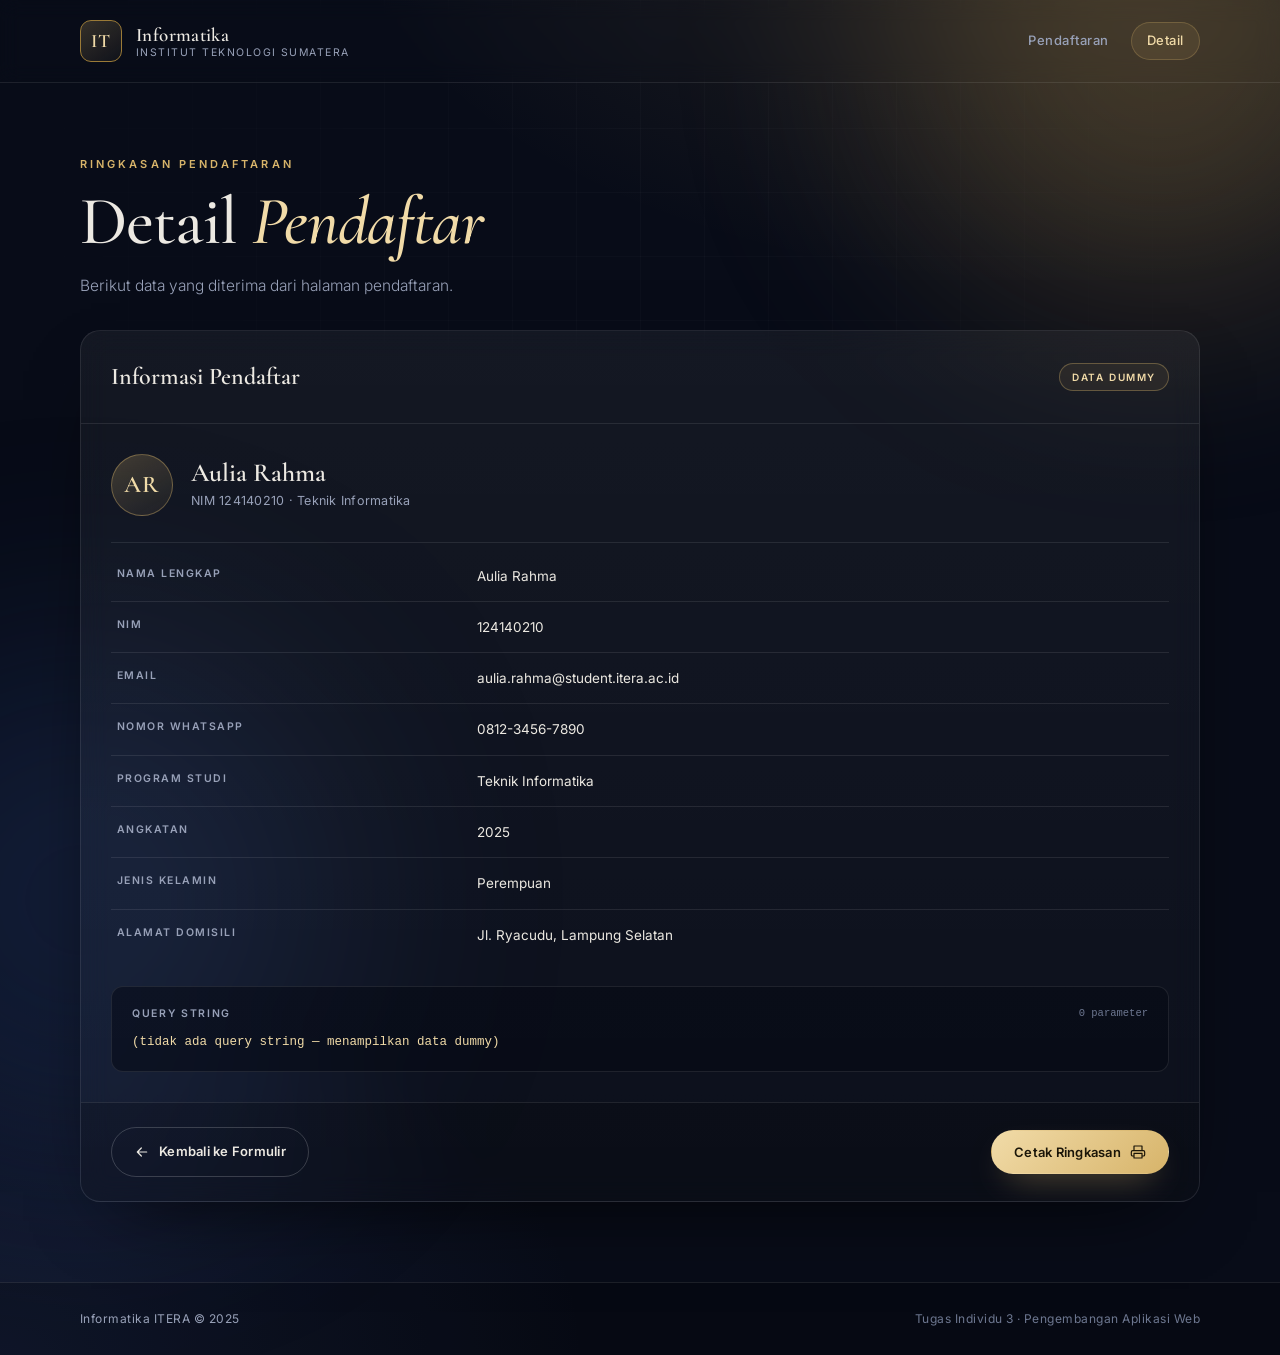
==== task_3/detail.html @ 6623d7a9 "feat: tambah Tugas 3 formulir pendaftaran dan halaman detail" ====
<!DOCTYPE html>
<html lang="id">
<head>
  <meta charset="UTF-8">
  <meta name="viewport" content="width=device-width, initial-scale=1.0">
  <meta name="description" content="Ringkasan data pendaftaran anggota baru Informatika ITERA.">
  <title>Detail Pendaftaran — Informatika ITERA</title>
  <link rel="preconnect" href="https://fonts.googleapis.com">
  <link rel="preconnect" href="https://fonts.gstatic.com" crossorigin>
  <link href="https://fonts.googleapis.com/css2?family=Cormorant+Garamond:ital,wght@0,500;0,600;1,500&family=Inter:wght@300;400;500;600&display=swap" rel="stylesheet">
  <link rel="stylesheet" href="assets/style.css">
</head>
<body>
  <div class="glow glow--one" aria-hidden="true"></div>
  <div class="glow glow--two" aria-hidden="true"></div>

  <header class="site-header">
    <div class="container header-inner">
      <a class="brand" href="index.html">
        <span class="brand__mark">IT</span>
        <span class="brand__text">
          <strong>Informatika</strong>
          <small>Institut Teknologi Sumatera</small>
        </span>
      </a>
      <nav class="nav" aria-label="Navigasi utama">
        <a class="nav__link" href="index.html">Pendaftaran</a>
        <a class="nav__link is-active" href="detail.html">Detail</a>
      </nav>
    </div>
  </header>

  <main class="container">
    <section class="hero hero--compact">
      <p class="eyebrow">Ringkasan Pendaftaran</p>
      <h1 class="display">Detail <em>Pendaftar</em></h1>
      <p class="lede" id="greeting">Berikut data yang diterima dari halaman pendaftaran.</p>
    </section>

    <section class="card result-card" aria-labelledby="result-title">
      <div class="card__head">
        <h2 id="result-title">Informasi Pendaftar</h2>
        <span class="badge badge--ok" id="source-badge">Data dummy</span>
      </div>

      <div class="result-body">
        <div class="avatar-row">
          <span class="avatar" id="avatar">AR</span>
          <div>
            <p class="avatar-row__name" id="nama-value">Aulia Rahma</p>
            <p class="avatar-row__meta" id="meta-value">NIM 124140210 &middot; Teknik Informatika</p>
          </div>
        </div>

        <div class="table-wrap">
          <table class="data-table">
            <caption class="sr-only">Tabel data pendaftar</caption>
            <tbody>
              <tr>
                <th scope="row">Nama Lengkap</th>
                <td id="t-nama">Aulia Rahma</td>
              </tr>
              <tr>
                <th scope="row">NIM</th>
                <td id="t-nim">124140210</td>
              </tr>
              <tr>
                <th scope="row">Email</th>
                <td id="t-email">aulia.rahma@student.itera.ac.id</td>
              </tr>
              <tr>
                <th scope="row">Nomor WhatsApp</th>
                <td id="t-telepon">0812-3456-7890</td>
              </tr>
              <tr>
                <th scope="row">Program Studi</th>
                <td id="t-prodi">Teknik Informatika</td>
              </tr>
              <tr>
                <th scope="row">Angkatan</th>
                <td id="t-angkatan">2025</td>
              </tr>
              <tr>
                <th scope="row">Jenis Kelamin</th>
                <td id="t-gender">Perempuan</td>
              </tr>
              <tr>
                <th scope="row">Alamat Domisili</th>
                <td id="t-alamat">Jl. Ryacudu, Lampung Selatan</td>
              </tr>
            </tbody>
          </table>
        </div>

        <div class="query-block">
          <div class="query-block__head">
            <h3>Query String</h3>
            <span class="mono" id="query-length">0 parameter</span>
          </div>
          <code class="query" id="query-value">?nama=...&amp;nim=...</code>
        </div>
      </div>

      <div class="result-actions">
        <a class="btn btn--ghost" href="index.html">
          <svg viewBox="0 0 24 24" aria-hidden="true"><path d="M19 12H5M11 6l-6 6 6 6"/></svg>
          Kembali ke Formulir
        </a>
        <button class="btn btn--primary" type="button" id="print-btn">
          Cetak Ringkasan
          <svg viewBox="0 0 24 24" aria-hidden="true"><path d="M6 9V3h12v6M6 18H4a2 2 0 0 1-2-2v-4a2 2 0 0 1 2-2h16a2 2 0 0 1 2 2v4a2 2 0 0 1-2 2h-2M6 14h12v7H6z"/></svg>
        </button>
      </div>
    </section>
  </main>

  <footer class="site-footer">
    <div class="container footer-inner">
      <p>Informatika ITERA &copy; 2025</p>
      <p class="footer-meta">Tugas Individu 3 &middot; Pengembangan Aplikasi Web</p>
    </div>
  </footer>

  <script>
    const dummy = {
      nama: "Aulia Rahma",
      nim: "124140210",
      email: "aulia.rahma@student.itera.ac.id",
      telepon: "0812-3456-7890",
      prodi: "Teknik Informatika",
      angkatan: "2025",
      gender: "Perempuan",
      alamat: "Jl. Ryacudu, Lampung Selatan"
    };

    const params = new URLSearchParams(window.location.search);
    const read = (key) => (params.get(key) || "").trim();
    const hasQuery = Array.from(params.keys()).length > 0;
    const value = (key) => read(key) || dummy[key];

    const data = {};
    Object.keys(dummy).forEach((key) => {
      data[key] = value(key);
      const cell = document.getElementById("t-" + key);
      if (cell) cell.textContent = data[key];
    });

    const initials = data.nama
      .split(/\s+/)
      .filter(Boolean)
      .slice(0, 2)
      .map((word) => word[0].toUpperCase())
      .join("");

    document.getElementById("nama-value").textContent = data.nama;
    document.getElementById("meta-value").textContent =
      "NIM " + data.nim + " \u00b7 " + data.prodi;
    document.getElementById("avatar").textContent = initials || "AR";

    const badge = document.getElementById("source-badge");
    if (hasQuery) {
      badge.textContent = "Dari query string";
      document.getElementById("greeting").textContent =
        "Terima kasih, " + data.nama + ". Berikut ringkasan data pendaftaran Anda.";
    } else {
      badge.textContent = "Data dummy";
    }

    document.getElementById("query-value").textContent = hasQuery
      ? window.location.search
      : "(tidak ada query string \u2014 menampilkan data dummy)";

    const count = Array.from(params.keys()).length;
    document.getElementById("query-length").textContent =
      count + " parameter";

    document.getElementById("print-btn").addEventListener("click", () => {
      window.print();
    });
  </script>
</body>
</html>
---- task_3/assets/style.css ----
:root {
  --ink: #080c18;
  --ink-soft: #0e1425;
  --surface: rgba(255, 255, 255, 0.035);
  --surface-strong: rgba(255, 255, 255, 0.06);
  --border: rgba(255, 255, 255, 0.09);
  --border-strong: rgba(255, 255, 255, 0.18);
  --text: #ece9e2;
  --muted: #98a1b8;
  --gold: #d7b46a;
  --gold-soft: #f1dba8;
  --gold-deep: #9a7a37;
  --danger: #e07a6a;
  --radius: 20px;
  --radius-sm: 12px;
  --shadow: 0 30px 80px -40px rgba(0, 0, 0, 0.9);
  --font-display: "Cormorant Garamond", Georgia, serif;
  --font-body: "Inter", "Segoe UI", system-ui, sans-serif;
}

*,
*::before,
*::after {
  box-sizing: border-box;
}

html {
  scroll-behavior: smooth;
}

body {
  margin: 0;
  min-height: 100vh;
  background:
    radial-gradient(1200px 700px at 82% -10%, rgba(215, 180, 106, 0.14), transparent 60%),
    radial-gradient(900px 600px at 0% 100%, rgba(72, 96, 168, 0.18), transparent 65%),
    var(--ink);
  color: var(--text);
  font-family: var(--font-body);
  font-size: 15px;
  line-height: 1.65;
  -webkit-font-smoothing: antialiased;
  overflow-x: hidden;
}

body::before {
  content: "";
  position: fixed;
  inset: 0;
  background-image:
    linear-gradient(rgba(255, 255, 255, 0.022) 1px, transparent 1px),
    linear-gradient(90deg, rgba(255, 255, 255, 0.022) 1px, transparent 1px);
  background-size: 64px 64px;
  mask-image: radial-gradient(circle at 50% 20%, black, transparent 75%);
  pointer-events: none;
  z-index: 0;
}

.glow {
  position: fixed;
  width: 520px;
  height: 520px;
  border-radius: 50%;
  filter: blur(120px);
  opacity: 0.28;
  pointer-events: none;
  z-index: 0;
}

.glow--one {
  top: -220px;
  right: -140px;
  background: #b8924a;
}

.glow--two {
  bottom: -260px;
  left: -180px;
  background: #2f4a86;
}

.container {
  position: relative;
  z-index: 1;
  width: min(1120px, calc(100% - 48px));
  margin-inline: auto;
}

/* ---------- Header ---------- */

.site-header {
  position: relative;
  z-index: 2;
  border-bottom: 1px solid var(--border);
  backdrop-filter: blur(10px);
}

.header-inner {
  display: flex;
  align-items: center;
  justify-content: space-between;
  gap: 24px;
  padding: 20px 0;
}

.brand {
  display: inline-flex;
  align-items: center;
  gap: 14px;
  color: inherit;
  text-decoration: none;
}

.brand__mark {
  display: grid;
  place-items: center;
  width: 42px;
  height: 42px;
  border: 1px solid var(--gold-deep);
  border-radius: 11px;
  background: linear-gradient(145deg, rgba(215, 180, 106, 0.22), rgba(215, 180, 106, 0.04));
  color: var(--gold-soft);
  font-family: var(--font-display);
  font-size: 19px;
  font-weight: 600;
  letter-spacing: 0.04em;
}

.brand__text {
  display: flex;
  flex-direction: column;
  line-height: 1.25;
}

.brand__text strong {
  font-family: var(--font-display);
  font-size: 19px;
  font-weight: 600;
  letter-spacing: 0.02em;
}

.brand__text small {
  color: var(--muted);
  font-size: 10.5px;
  letter-spacing: 0.14em;
  text-transform: uppercase;
}

.nav {
  display: flex;
  gap: 6px;
}

.nav__link {
  position: relative;
  padding: 8px 16px;
  border-radius: 999px;
  color: var(--muted);
  font-size: 13px;
  font-weight: 500;
  letter-spacing: 0.04em;
  text-decoration: none;
  transition: color 0.2s ease, background 0.2s ease;
}

.nav__link:hover {
  color: var(--text);
  background: var(--surface);
}

.nav__link.is-active {
  color: var(--gold-soft);
  background: rgba(215, 180, 106, 0.1);
  box-shadow: inset 0 0 0 1px rgba(215, 180, 106, 0.25);
}

/* ---------- Hero ---------- */

.hero {
  padding: 72px 0 44px;
  max-width: 720px;
}

.hero--compact {
  padding-bottom: 32px;
}

.eyebrow {
  margin: 0 0 14px;
  color: var(--gold);
  font-size: 11px;
  font-weight: 600;
  letter-spacing: 0.28em;
  text-transform: uppercase;
}

.display {
  margin: 0 0 16px;
  font-family: var(--font-display);
  font-size: clamp(42px, 6vw, 68px);
  font-weight: 500;
  line-height: 1.02;
  letter-spacing: -0.015em;
}

.display em {
  color: var(--gold-soft);
  font-style: italic;
  font-weight: 500;
}

.lede {
  margin: 0;
  max-width: 56ch;
  color: var(--muted);
  font-size: 15.5px;
  font-weight: 300;
}

.mono {
  font-family: "SFMono-Regular", Consolas, "Liberation Mono", monospace;
  font-size: 0.9em;
  color: var(--gold-soft);
}

/* ---------- Layout ---------- */

.layout {
  display: grid;
  grid-template-columns: 0.82fr 1.18fr;
  gap: 32px;
  align-items: start;
  padding-bottom: 80px;
}

/* ---------- Info panel ---------- */

.info-panel {
  position: sticky;
  top: 28px;
  padding: 30px;
  border: 1px solid var(--border);
  border-radius: var(--radius);
  background: linear-gradient(180deg, var(--surface), transparent 70%);
}

.info-panel__title {
  margin: 0 0 26px;
  font-family: var(--font-display);
  font-size: 24px;
  font-weight: 600;
  letter-spacing: 0.01em;
}

.steps {
  display: grid;
  gap: 26px;
  margin: 0;
  padding: 0;
  list-style: none;
}

.step {
  display: grid;
  grid-template-columns: auto 1fr;
  gap: 16px;
}

.step__num {
  display: grid;
  place-items: center;
  width: 38px;
  height: 38px;
  border: 1px solid var(--border-strong);
  border-radius: 10px;
  color: var(--gold);
  font-size: 11px;
  font-weight: 600;
  letter-spacing: 0.08em;
}

.step h3 {
  margin: 6px 0 4px;
  font-size: 14px;
  font-weight: 600;
  letter-spacing: 0.01em;
}

.step p {
  margin: 0;
  color: var(--muted);
  font-size: 13px;
  font-weight: 300;
}

.note {
  display: flex;
  gap: 12px;
  margin-top: 30px;
  padding: 16px 18px;
  border: 1px solid rgba(215, 180, 106, 0.22);
  border-radius: var(--radius-sm);
  background: rgba(215, 180, 106, 0.06);
}

.note__dot {
  flex: 0 0 auto;
  width: 7px;
  height: 7px;
  margin-top: 7px;
  border-radius: 50%;
  background: var(--gold);
  box-shadow: 0 0 0 4px rgba(215, 180, 106, 0.14);
}

.note p {
  margin: 0;
  color: var(--muted);
  font-size: 12.5px;
  line-height: 1.6;
}

.note strong {
  color: var(--text);
  font-weight: 600;
}

/* ---------- Card ---------- */

.card {
  border: 1px solid var(--border);
  border-radius: var(--radius);
  background:
    linear-gradient(180deg, rgba(255, 255, 255, 0.05), rgba(255, 255, 255, 0.018));
  box-shadow: var(--shadow);
  backdrop-filter: blur(14px);
  overflow: hidden;
  animation: rise 0.6s cubic-bezier(0.2, 0.7, 0.2, 1) both;
}

.card__head {
  display: flex;
  align-items: center;
  justify-content: space-between;
  gap: 16px;
  padding: 26px 30px;
  border-bottom: 1px solid var(--border);
}

.card__head h2 {
  margin: 0;
  font-family: var(--font-display);
  font-size: 24px;
  font-weight: 600;
}

.badge {
  padding: 5px 12px;
  border: 1px solid var(--border-strong);
  border-radius: 999px;
  color: var(--muted);
  font-size: 10px;
  font-weight: 600;
  letter-spacing: 0.16em;
  text-transform: uppercase;
  white-space: nowrap;
}

.badge--ok {
  border-color: rgba(215, 180, 106, 0.35);
  color: var(--gold-soft);
  background: rgba(215, 180, 106, 0.08);
}

/* ---------- Form ---------- */

.form {
  padding: 28px 30px 30px;
}

.form-grid {
  display: grid;
  grid-template-columns: 1fr 1fr;
  gap: 20px 18px;
}

.field {
  display: flex;
  flex-direction: column;
  gap: 8px;
  min-width: 0;
}

.field--full {
  grid-column: 1 / -1;
}

fieldset.field {
  margin: 0;
  padding: 0;
  border: 0;
}

.field > label:not(.check),
.field > legend {
  color: var(--muted);
  font-size: 10.5px;
  font-weight: 600;
  letter-spacing: 0.16em;
  text-transform: uppercase;
}

.field legend {
  padding: 0;
  margin-bottom: 8px;
}

.field input,
.field select,
.field textarea {
  width: 100%;
  padding: 12px 14px;
  border: 1px solid var(--border);
  border-radius: var(--radius-sm);
  background: rgba(6, 10, 20, 0.55);
  color: var(--text);
  font-family: inherit;
  font-size: 14px;
  line-height: 1.5;
  transition: border-color 0.18s ease, box-shadow 0.18s ease, background 0.18s ease;
}

.field textarea {
  resize: vertical;
  min-height: 90px;
}

.field input::placeholder,
.field textarea::placeholder {
  color: #566078;
}

.field input:hover,
.field select:hover,
.field textarea:hover {
  border-color: var(--border-strong);
}

.field input:focus,
.field select:focus,
.field textarea:focus {
  outline: none;
  border-color: var(--gold);
  background: rgba(6, 10, 20, 0.8);
  box-shadow: 0 0 0 3px rgba(215, 180, 106, 0.16);
}

.field select {
  appearance: none;
  background-image: url("data:image/svg+xml;charset=utf-8,%3Csvg xmlns='http://www.w3.org/2000/svg' width='12' height='8' viewBox='0 0 12 8'%3E%3Cpath fill='none' stroke='%2398a1b8' stroke-width='1.4' d='M1 1.5 6 6.5l5-5'/%3E%3C/svg%3E");
  background-repeat: no-repeat;
  background-position: right 14px center;
  padding-right: 38px;
}

.field select option {
  background: var(--ink-soft);
  color: var(--text);
}

/* radio segmented */

.segmented {
  display: grid;
  grid-template-columns: 1fr 1fr;
  gap: 10px;
}

.segmented__item {
  position: relative;
  display: flex;
  align-items: center;
  justify-content: center;
  padding: 12px 14px;
  border: 1px solid var(--border);
  border-radius: var(--radius-sm);
  background: rgba(6, 10, 20, 0.45);
  color: var(--muted);
  font-size: 13.5px;
  font-weight: 400;
  letter-spacing: normal;
  text-transform: none;
  cursor: pointer;
  transition: border-color 0.18s ease, color 0.18s ease, background 0.18s ease;
}

.segmented__item input {
  position: absolute;
  width: 1px;
  height: 1px;
  opacity: 0;
  pointer-events: none;
}

.segmented__item:hover {
  border-color: var(--border-strong);
  color: var(--text);
}

.segmented__item:has(input:checked) {
  border-color: var(--gold);
  color: var(--gold-soft);
  background: rgba(215, 180, 106, 0.1);
}

.segmented__item:has(input:focus-visible) {
  box-shadow: 0 0 0 3px rgba(215, 180, 106, 0.18);
}

/* checkbox */

.check {
  display: flex;
  align-items: flex-start;
  gap: 11px;
  color: var(--muted);
  font-size: 12.5px;
  font-weight: 300;
  letter-spacing: normal;
  line-height: 1.55;
  text-transform: none;
  cursor: pointer;
}

.check input {
  flex: 0 0 auto;
  width: 17px;
  height: 17px;
  margin-top: 1px;
  accent-color: var(--gold);
  cursor: pointer;
}

/* actions */

.form-actions {
  display: flex;
  align-items: center;
  justify-content: space-between;
  gap: 20px;
  margin-top: 28px;
  padding-top: 24px;
  border-top: 1px solid var(--border);
}

.form-hint {
  margin: 0;
  max-width: 34ch;
  color: #6d7790;
  font-size: 11.5px;
  line-height: 1.55;
}

.btn {
  display: inline-flex;
  align-items: center;
  gap: 9px;
  padding: 13px 22px;
  border: 1px solid transparent;
  border-radius: 999px;
  font-family: inherit;
  font-size: 13px;
  font-weight: 600;
  letter-spacing: 0.02em;
  text-decoration: none;
  cursor: pointer;
  transition: transform 0.18s ease, box-shadow 0.18s ease, background 0.18s ease, border-color 0.18s ease;
}

.btn svg {
  width: 16px;
  height: 16px;
  fill: none;
  stroke: currentColor;
  stroke-width: 1.8;
  stroke-linecap: round;
  stroke-linejoin: round;
}

.btn--primary {
  background: linear-gradient(135deg, var(--gold-soft), var(--gold));
  color: #1a1508;
  box-shadow: 0 14px 34px -16px rgba(215, 180, 106, 0.75);
}

.btn--primary:hover {
  transform: translateY(-1px);
  box-shadow: 0 18px 40px -14px rgba(215, 180, 106, 0.85);
}

.btn--ghost {
  border-color: var(--border-strong);
  background: transparent;
  color: var(--text);
}

.btn--ghost:hover {
  border-color: var(--gold);
  color: var(--gold-soft);
  background: rgba(215, 180, 106, 0.06);
}

/* ---------- Detail / result ---------- */

.result-card {
  margin-bottom: 80px;
}

.result-body {
  padding: 30px;
}

.avatar-row {
  display: flex;
  align-items: center;
  gap: 18px;
  padding-bottom: 26px;
  border-bottom: 1px solid var(--border);
}

.avatar {
  display: grid;
  place-items: center;
  width: 62px;
  height: 62px;
  border: 1px solid rgba(215, 180, 106, 0.4);
  border-radius: 50%;
  background: linear-gradient(150deg, rgba(215, 180, 106, 0.24), rgba(215, 180, 106, 0.05));
  color: var(--gold-soft);
  font-family: var(--font-display);
  font-size: 24px;
  font-weight: 600;
  letter-spacing: 0.03em;
}

.avatar-row__name {
  margin: 0 0 3px;
  font-family: var(--font-display);
  font-size: 26px;
  font-weight: 600;
  line-height: 1.2;
}

.avatar-row__meta {
  margin: 0;
  color: var(--muted);
  font-size: 12.5px;
  letter-spacing: 0.02em;
}

.table-wrap {
  margin-top: 8px;
  overflow-x: auto;
}

.data-table {
  width: 100%;
  border-collapse: collapse;
  font-size: 13.5px;
}

.data-table th,
.data-table td {
  padding: 14px 6px;
  border-bottom: 1px solid var(--border);
  text-align: left;
  vertical-align: top;
}

.data-table th {
  width: 34%;
  color: var(--muted);
  font-size: 10.5px;
  font-weight: 600;
  letter-spacing: 0.14em;
  text-transform: uppercase;
}

.data-table td {
  color: var(--text);
  font-weight: 400;
  word-break: break-word;
}

.data-table tbody tr:last-child th,
.data-table tbody tr:last-child td {
  border-bottom: none;
}

.data-table tbody tr {
  transition: background 0.18s ease;
}

.data-table tbody tr:hover {
  background: rgba(255, 255, 255, 0.022);
}

.query-block {
  margin-top: 26px;
  padding: 18px 20px;
  border: 1px solid var(--border);
  border-radius: var(--radius-sm);
  background: rgba(6, 10, 20, 0.55);
}

.query-block__head {
  display: flex;
  align-items: center;
  justify-content: space-between;
  gap: 16px;
  margin-bottom: 10px;
}

.query-block__head h3 {
  margin: 0;
  color: var(--muted);
  font-size: 10.5px;
  font-weight: 600;
  letter-spacing: 0.16em;
  text-transform: uppercase;
}

.query-block__head .mono {
  color: #6d7790;
  font-size: 10.5px;
}

.query {
  display: block;
  color: var(--gold-soft);
  font-family: "SFMono-Regular", Consolas, "Liberation Mono", monospace;
  font-size: 12.5px;
  line-height: 1.7;
  word-break: break-all;
  white-space: pre-wrap;
}

.result-actions {
  display: flex;
  align-items: center;
  justify-content: space-between;
  gap: 16px;
  padding: 24px 30px;
  border-top: 1px solid var(--border);
  background: rgba(0, 0, 0, 0.16);
}

/* ---------- Footer ---------- */

.site-footer {
  position: relative;
  z-index: 1;
  border-top: 1px solid var(--border);
  background: rgba(0, 0, 0, 0.2);
}

.footer-inner {
  display: flex;
  align-items: center;
  justify-content: space-between;
  gap: 20px;
  flex-wrap: wrap;
  padding: 26px 0;
}

.footer-inner p {
  margin: 0;
  color: var(--muted);
  font-size: 12px;
  letter-spacing: 0.04em;
}

.footer-meta {
  color: #6d7790 !important;
}

/* ---------- Utilities ---------- */

.sr-only {
  position: absolute;
  width: 1px;
  height: 1px;
  padding: 0;
  margin: -1px;
  overflow: hidden;
  clip: rect(0, 0, 0, 0);
  white-space: nowrap;
  border: 0;
}

@keyframes rise {
  from {
    opacity: 0;
    transform: translateY(18px);
  }
  to {
    opacity: 1;
    transform: translateY(0);
  }
}

/* ---------- Responsive ---------- */

@media (max-width: 900px) {
  .layout {
    grid-template-columns: 1fr;
  }

  .info-panel {
    position: static;
  }
}

@media (max-width: 620px) {
  .container {
    width: min(1120px, calc(100% - 32px));
  }

  .hero {
    padding-top: 48px;
  }

  .form-grid,
  .segmented {
    grid-template-columns: 1fr;
  }

  .card__head,
  .form,
  .result-body {
    padding-inline: 20px;
  }

  .form-actions,
  .result-actions,
  .footer-inner {
    flex-direction: column;
    align-items: stretch;
  }

  .btn {
    justify-content: center;
  }

  .data-table th {
    width: 42%;
  }
}

@media (prefers-reduced-motion: reduce) {
  *,
  *::before,
  *::after {
    animation-duration: 0.01ms !important;
    animation-iteration-count: 1 !important;
    transition-duration: 0.01ms !important;
    scroll-behavior: auto !important;
  }
}

/* ---------- Print ---------- */

@media print {
  body {
    background: #ffffff;
    color: #111111;
  }

  body::before,
  .glow,
  .site-header,
  .hero .eyebrow,
  .result-actions,
  .site-footer {
    display: none;
  }

  .card {
    border: 1px solid #cccccc;
    box-shadow: none;
    background: #ffffff;
  }

  .card__head,
  .result-body {
    padding: 16px 0;
  }

  .card__head h2,
  .display,
  .avatar-row__name {
    color: #111111;
  }

  .display {
    font-size: 32px;
    margin-bottom: 20px;
  }

  .avatar-row__meta,
  .data-table th,
  .query-block__head h3,
  .query-block__head .mono {
    color: #555555;
  }

  .data-table td {
    color: #111111;
  }

  .data-table th,
  .data-table td {
    border-bottom: 1px solid #dddddd;
  }

  .badge {
    border-color: #999999;
    color: #333333;
    background: none;
  }

  .query-block {
    background: #f6f6f6;
    border-color: #dddddd;
  }

  .query {
    color: #333333;
  }
}
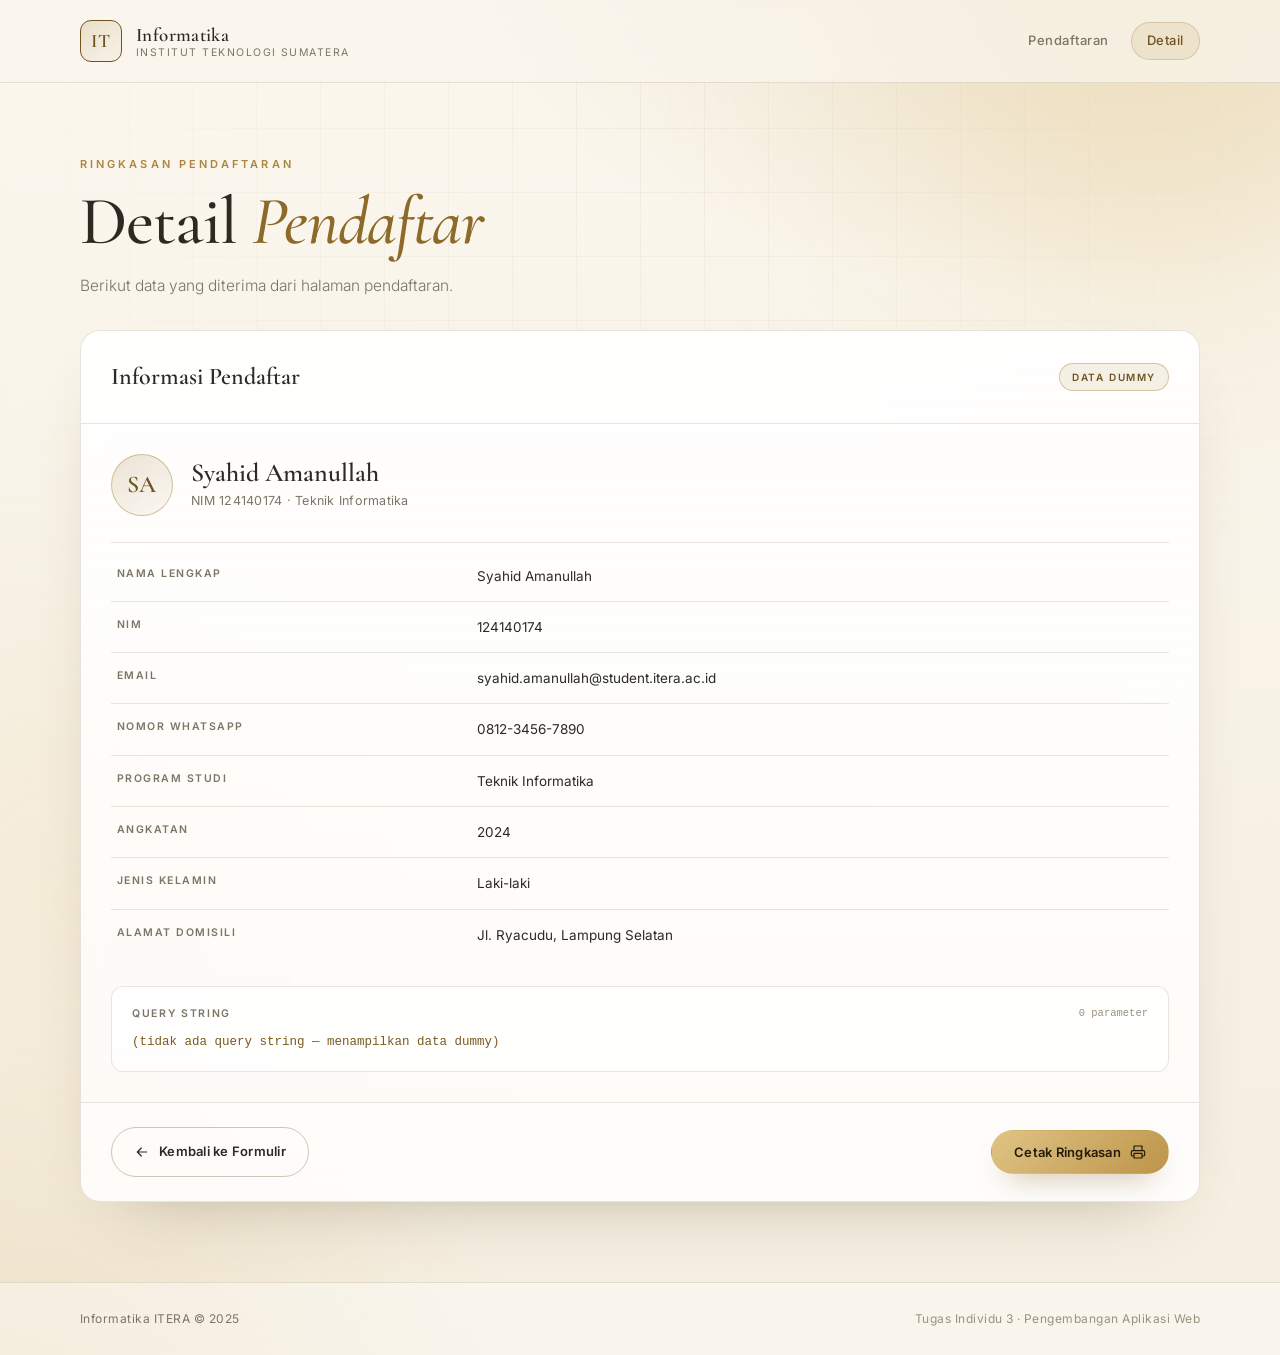
==== commit af92bcee: "style: ubah tema ke cream modern dan data dummy Syahid Amanullah" ====
--- a/task_3/detail.html
+++ b/task_3/detail.html
@@ -45,10 +45,10 @@
 
       <div class="result-body">
         <div class="avatar-row">
-          <span class="avatar" id="avatar">AR</span>
+          <span class="avatar" id="avatar">SA</span>
           <div>
-            <p class="avatar-row__name" id="nama-value">Aulia Rahma</p>
-            <p class="avatar-row__meta" id="meta-value">NIM 124140210 &middot; Teknik Informatika</p>
+            <p class="avatar-row__name" id="nama-value">Syahid Amanullah</p>
+            <p class="avatar-row__meta" id="meta-value">NIM 124140174 &middot; Teknik Informatika</p>
           </div>
         </div>
 
@@ -58,15 +58,15 @@
             <tbody>
               <tr>
                 <th scope="row">Nama Lengkap</th>
-                <td id="t-nama">Aulia Rahma</td>
+                <td id="t-nama">Syahid Amanullah</td>
               </tr>
               <tr>
                 <th scope="row">NIM</th>
-                <td id="t-nim">124140210</td>
+                <td id="t-nim">124140174</td>
               </tr>
               <tr>
                 <th scope="row">Email</th>
-                <td id="t-email">aulia.rahma@student.itera.ac.id</td>
+                <td id="t-email">syahid.amanullah@student.itera.ac.id</td>
               </tr>
               <tr>
                 <th scope="row">Nomor WhatsApp</th>
@@ -78,11 +78,11 @@
               </tr>
               <tr>
                 <th scope="row">Angkatan</th>
-                <td id="t-angkatan">2025</td>
+                <td id="t-angkatan">2024</td>
               </tr>
               <tr>
                 <th scope="row">Jenis Kelamin</th>
-                <td id="t-gender">Perempuan</td>
+                <td id="t-gender">Laki-laki</td>
               </tr>
               <tr>
                 <th scope="row">Alamat Domisili</th>
@@ -123,13 +123,13 @@
 
   <script>
     const dummy = {
-      nama: "Aulia Rahma",
-      nim: "124140210",
-      email: "aulia.rahma@student.itera.ac.id",
+      nama: "Syahid Amanullah",
+      nim: "124140174",
+      email: "syahid.amanullah@student.itera.ac.id",
       telepon: "0812-3456-7890",
       prodi: "Teknik Informatika",
-      angkatan: "2025",
-      gender: "Perempuan",
+      angkatan: "2024",
+      gender: "Laki-laki",
       alamat: "Jl. Ryacudu, Lampung Selatan"
     };
 
@@ -155,7 +155,7 @@
     document.getElementById("nama-value").textContent = data.nama;
     document.getElementById("meta-value").textContent =
       "NIM " + data.nim + " \u00b7 " + data.prodi;
-    document.getElementById("avatar").textContent = initials || "AR";
+    document.getElementById("avatar").textContent = initials || "SA";
 
     const badge = document.getElementById("source-badge");
     if (hasQuery) {
--- a/task_3/assets/style.css
+++ b/task_3/assets/style.css
@@ -1,19 +1,18 @@
 :root {
-  --ink: #080c18;
-  --ink-soft: #0e1425;
-  --surface: rgba(255, 255, 255, 0.035);
-  --surface-strong: rgba(255, 255, 255, 0.06);
-  --border: rgba(255, 255, 255, 0.09);
-  --border-strong: rgba(255, 255, 255, 0.18);
-  --text: #ece9e2;
-  --muted: #98a1b8;
-  --gold: #d7b46a;
-  --gold-soft: #f1dba8;
-  --gold-deep: #9a7a37;
-  --danger: #e07a6a;
+  --ink: #f8f3e9;
+  --ink-soft: #fffdf8;
+  --surface: rgba(255, 255, 255, 0.66);
+  --surface-strong: rgba(255, 255, 255, 0.9);
+  --border: rgba(93, 72, 35, 0.14);
+  --border-strong: rgba(93, 72, 35, 0.3);
+  --text: #2c2a23;
+  --muted: #7c7566;
+  --gold: #ab8642;
+  --gold-soft: #8d6a2a;
+  --gold-deep: #6f5321;
   --radius: 20px;
   --radius-sm: 12px;
-  --shadow: 0 30px 80px -40px rgba(0, 0, 0, 0.9);
+  --shadow: 0 30px 70px -45px rgba(83, 62, 28, 0.45);
   --font-display: "Cormorant Garamond", Georgia, serif;
   --font-body: "Inter", "Segoe UI", system-ui, sans-serif;
 }
@@ -32,9 +31,9 @@
   margin: 0;
   min-height: 100vh;
   background:
-    radial-gradient(1200px 700px at 82% -10%, rgba(215, 180, 106, 0.14), transparent 60%),
-    radial-gradient(900px 600px at 0% 100%, rgba(72, 96, 168, 0.18), transparent 65%),
-    var(--ink);
+    radial-gradient(1100px 700px at 85% -10%, rgba(201, 166, 104, 0.3), transparent 62%),
+    radial-gradient(900px 600px at -5% 105%, rgba(224, 200, 152, 0.4), transparent 68%),
+    linear-gradient(180deg, #fbf7ee, #f5eee0);
   color: var(--text);
   font-family: var(--font-body);
   font-size: 15px;
@@ -48,8 +47,8 @@
   position: fixed;
   inset: 0;
   background-image:
-    linear-gradient(rgba(255, 255, 255, 0.022) 1px, transparent 1px),
-    linear-gradient(90deg, rgba(255, 255, 255, 0.022) 1px, transparent 1px);
+    linear-gradient(rgba(120, 95, 45, 0.06) 1px, transparent 1px),
+    linear-gradient(90deg, rgba(120, 95, 45, 0.06) 1px, transparent 1px);
   background-size: 64px 64px;
   mask-image: radial-gradient(circle at 50% 20%, black, transparent 75%);
   pointer-events: none;
@@ -62,7 +61,7 @@
   height: 520px;
   border-radius: 50%;
   filter: blur(120px);
-  opacity: 0.28;
+  opacity: 0.45;
   pointer-events: none;
   z-index: 0;
 }
@@ -70,13 +69,13 @@
 .glow--one {
   top: -220px;
   right: -140px;
-  background: #b8924a;
+  background: #e8d3a4;
 }
 
 .glow--two {
   bottom: -260px;
   left: -180px;
-  background: #2f4a86;
+  background: #f2e5c9;
 }
 
 .container {
@@ -92,7 +91,8 @@
   position: relative;
   z-index: 2;
   border-bottom: 1px solid var(--border);
-  backdrop-filter: blur(10px);
+  background: rgba(250, 246, 237, 0.72);
+  backdrop-filter: blur(12px);
 }
 
 .header-inner {
@@ -118,8 +118,8 @@
   height: 42px;
   border: 1px solid var(--gold-deep);
   border-radius: 11px;
-  background: linear-gradient(145deg, rgba(215, 180, 106, 0.22), rgba(215, 180, 106, 0.04));
-  color: var(--gold-soft);
+  background: linear-gradient(145deg, rgba(169, 131, 63, 0.2), rgba(169, 131, 63, 0.03));
+  color: var(--gold-deep);
   font-family: var(--font-display);
   font-size: 19px;
   font-weight: 600;
@@ -165,13 +165,13 @@
 
 .nav__link:hover {
   color: var(--text);
-  background: var(--surface);
+  background: rgba(169, 131, 63, 0.08);
 }
 
 .nav__link.is-active {
-  color: var(--gold-soft);
-  background: rgba(215, 180, 106, 0.1);
-  box-shadow: inset 0 0 0 1px rgba(215, 180, 106, 0.25);
+  color: var(--gold-deep);
+  background: rgba(169, 131, 63, 0.12);
+  box-shadow: inset 0 0 0 1px rgba(169, 131, 63, 0.3);
 }
 
 /* ---------- Hero ---------- */
@@ -220,7 +220,7 @@
 .mono {
   font-family: "SFMono-Regular", Consolas, "Liberation Mono", monospace;
   font-size: 0.9em;
-  color: var(--gold-soft);
+  color: var(--gold-deep);
 }
 
 /* ---------- Layout ---------- */
@@ -241,7 +241,7 @@
   padding: 30px;
   border: 1px solid var(--border);
   border-radius: var(--radius);
-  background: linear-gradient(180deg, var(--surface), transparent 70%);
+  background: linear-gradient(180deg, rgba(255, 255, 255, 0.7), rgba(255, 255, 255, 0.22) 70%);
 }
 
 .info-panel__title {
@@ -273,7 +273,7 @@
   height: 38px;
   border: 1px solid var(--border-strong);
   border-radius: 10px;
-  color: var(--gold);
+  color: var(--gold-deep);
   font-size: 11px;
   font-weight: 600;
   letter-spacing: 0.08em;
@@ -298,9 +298,9 @@
   gap: 12px;
   margin-top: 30px;
   padding: 16px 18px;
-  border: 1px solid rgba(215, 180, 106, 0.22);
+  border: 1px solid rgba(169, 131, 63, 0.26);
   border-radius: var(--radius-sm);
-  background: rgba(215, 180, 106, 0.06);
+  background: rgba(169, 131, 63, 0.08);
 }
 
 .note__dot {
@@ -310,7 +310,7 @@
   margin-top: 7px;
   border-radius: 50%;
   background: var(--gold);
-  box-shadow: 0 0 0 4px rgba(215, 180, 106, 0.14);
+  box-shadow: 0 0 0 4px rgba(169, 131, 63, 0.16);
 }
 
 .note p {
@@ -331,7 +331,7 @@
   border: 1px solid var(--border);
   border-radius: var(--radius);
   background:
-    linear-gradient(180deg, rgba(255, 255, 255, 0.05), rgba(255, 255, 255, 0.018));
+    linear-gradient(180deg, rgba(255, 255, 255, 0.94), rgba(255, 255, 255, 0.74));
   box-shadow: var(--shadow);
   backdrop-filter: blur(14px);
   overflow: hidden;
@@ -367,9 +367,9 @@
 }
 
 .badge--ok {
-  border-color: rgba(215, 180, 106, 0.35);
-  color: var(--gold-soft);
-  background: rgba(215, 180, 106, 0.08);
+  border-color: rgba(169, 131, 63, 0.4);
+  color: var(--gold-deep);
+  background: rgba(169, 131, 63, 0.12);
 }
 
 /* ---------- Form ---------- */
@@ -422,7 +422,7 @@
   padding: 12px 14px;
   border: 1px solid var(--border);
   border-radius: var(--radius-sm);
-  background: rgba(6, 10, 20, 0.55);
+  background: rgba(255, 255, 255, 0.82);
   color: var(--text);
   font-family: inherit;
   font-size: 14px;
@@ -437,7 +437,7 @@
 
 .field input::placeholder,
 .field textarea::placeholder {
-  color: #566078;
+  color: #a89e8b;
 }
 
 .field input:hover,
@@ -451,13 +451,13 @@
 .field textarea:focus {
   outline: none;
   border-color: var(--gold);
-  background: rgba(6, 10, 20, 0.8);
-  box-shadow: 0 0 0 3px rgba(215, 180, 106, 0.16);
+  background: #ffffff;
+  box-shadow: 0 0 0 3px rgba(169, 131, 63, 0.18);
 }
 
 .field select {
   appearance: none;
-  background-image: url("data:image/svg+xml;charset=utf-8,%3Csvg xmlns='http://www.w3.org/2000/svg' width='12' height='8' viewBox='0 0 12 8'%3E%3Cpath fill='none' stroke='%2398a1b8' stroke-width='1.4' d='M1 1.5 6 6.5l5-5'/%3E%3C/svg%3E");
+  background-image: url("data:image/svg+xml;charset=utf-8,%3Csvg xmlns='http://www.w3.org/2000/svg' width='12' height='8' viewBox='0 0 12 8'%3E%3Cpath fill='none' stroke='%238a7a5c' stroke-width='1.4' d='M1 1.5 6 6.5l5-5'/%3E%3C/svg%3E");
   background-repeat: no-repeat;
   background-position: right 14px center;
   padding-right: 38px;
@@ -484,7 +484,7 @@
   padding: 12px 14px;
   border: 1px solid var(--border);
   border-radius: var(--radius-sm);
-  background: rgba(6, 10, 20, 0.45);
+  background: rgba(255, 255, 255, 0.6);
   color: var(--muted);
   font-size: 13.5px;
   font-weight: 400;
@@ -509,12 +509,12 @@
 
 .segmented__item:has(input:checked) {
   border-color: var(--gold);
-  color: var(--gold-soft);
-  background: rgba(215, 180, 106, 0.1);
+  color: var(--gold-deep);
+  background: rgba(169, 131, 63, 0.12);
 }
 
 .segmented__item:has(input:focus-visible) {
-  box-shadow: 0 0 0 3px rgba(215, 180, 106, 0.18);
+  box-shadow: 0 0 0 3px rgba(169, 131, 63, 0.2);
 }
 
 /* checkbox */
@@ -556,7 +556,7 @@
 .form-hint {
   margin: 0;
   max-width: 34ch;
-  color: #6d7790;
+  color: #9a917f;
   font-size: 11.5px;
   line-height: 1.55;
 }
@@ -588,14 +588,14 @@
 }
 
 .btn--primary {
-  background: linear-gradient(135deg, var(--gold-soft), var(--gold));
-  color: #1a1508;
-  box-shadow: 0 14px 34px -16px rgba(215, 180, 106, 0.75);
+  background: linear-gradient(135deg, #e0c485, #bd9449);
+  color: #241b0a;
+  box-shadow: 0 14px 30px -16px rgba(140, 105, 45, 0.75);
 }
 
 .btn--primary:hover {
   transform: translateY(-1px);
-  box-shadow: 0 18px 40px -14px rgba(215, 180, 106, 0.85);
+  box-shadow: 0 18px 36px -14px rgba(140, 105, 45, 0.85);
 }
 
 .btn--ghost {
@@ -606,8 +606,8 @@
 
 .btn--ghost:hover {
   border-color: var(--gold);
-  color: var(--gold-soft);
-  background: rgba(215, 180, 106, 0.06);
+  color: var(--gold-deep);
+  background: rgba(169, 131, 63, 0.07);
 }
 
 /* ---------- Detail / result ---------- */
@@ -633,10 +633,10 @@
   place-items: center;
   width: 62px;
   height: 62px;
-  border: 1px solid rgba(215, 180, 106, 0.4);
+  border: 1px solid rgba(169, 131, 63, 0.45);
   border-radius: 50%;
-  background: linear-gradient(150deg, rgba(215, 180, 106, 0.24), rgba(215, 180, 106, 0.05));
-  color: var(--gold-soft);
+  background: linear-gradient(150deg, rgba(169, 131, 63, 0.22), rgba(169, 131, 63, 0.05));
+  color: var(--gold-deep);
   font-family: var(--font-display);
   font-size: 24px;
   font-weight: 600;
@@ -702,7 +702,7 @@
 }
 
 .data-table tbody tr:hover {
-  background: rgba(255, 255, 255, 0.022);
+  background: rgba(169, 131, 63, 0.05);
 }
 
 .query-block {
@@ -710,7 +710,7 @@
   padding: 18px 20px;
   border: 1px solid var(--border);
   border-radius: var(--radius-sm);
-  background: rgba(6, 10, 20, 0.55);
+  background: rgba(255, 255, 255, 0.78);
 }
 
 .query-block__head {
@@ -731,13 +731,13 @@
 }
 
 .query-block__head .mono {
-  color: #6d7790;
+  color: #9a917f;
   font-size: 10.5px;
 }
 
 .query {
   display: block;
-  color: var(--gold-soft);
+  color: #7a5a1f;
   font-family: "SFMono-Regular", Consolas, "Liberation Mono", monospace;
   font-size: 12.5px;
   line-height: 1.7;
@@ -752,7 +752,7 @@
   gap: 16px;
   padding: 24px 30px;
   border-top: 1px solid var(--border);
-  background: rgba(0, 0, 0, 0.16);
+  background: rgba(255, 255, 255, 0.4);
 }
 
 /* ---------- Footer ---------- */
@@ -761,7 +761,7 @@
   position: relative;
   z-index: 1;
   border-top: 1px solid var(--border);
-  background: rgba(0, 0, 0, 0.2);
+  background: rgba(255, 255, 255, 0.42);
 }
 
 .footer-inner {
@@ -781,7 +781,7 @@
 }
 
 .footer-meta {
-  color: #6d7790 !important;
+  color: #9a917f !important;
 }
 
 /* ---------- Utilities ---------- */
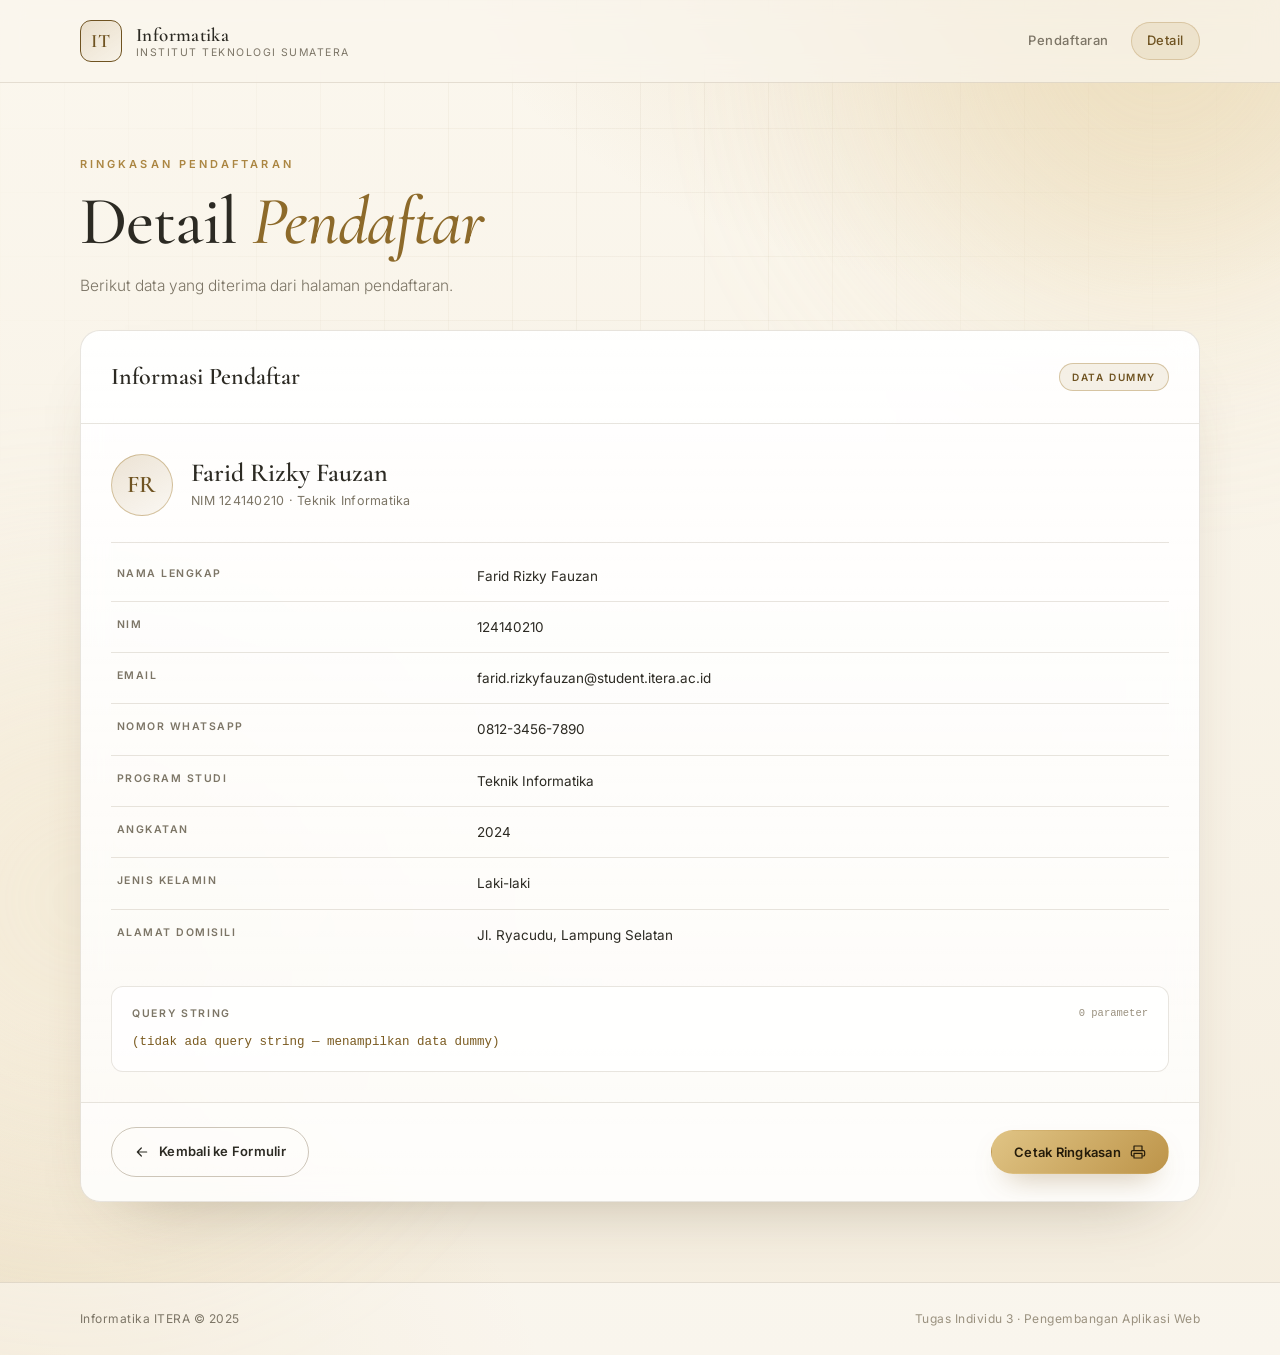
==== commit d53a6163: "fix: kembalikan data dummy ke Farid Rizky Fauzan 124140210" ====
--- a/task_3/detail.html
+++ b/task_3/detail.html
@@ -45,10 +45,10 @@
 
       <div class="result-body">
         <div class="avatar-row">
-          <span class="avatar" id="avatar">SA</span>
+          <span class="avatar" id="avatar">FR</span>
           <div>
-            <p class="avatar-row__name" id="nama-value">Syahid Amanullah</p>
-            <p class="avatar-row__meta" id="meta-value">NIM 124140174 &middot; Teknik Informatika</p>
+            <p class="avatar-row__name" id="nama-value">Farid Rizky Fauzan</p>
+            <p class="avatar-row__meta" id="meta-value">NIM 124140210 &middot; Teknik Informatika</p>
           </div>
         </div>
 
@@ -58,15 +58,15 @@
             <tbody>
               <tr>
                 <th scope="row">Nama Lengkap</th>
-                <td id="t-nama">Syahid Amanullah</td>
+                <td id="t-nama">Farid Rizky Fauzan</td>
               </tr>
               <tr>
                 <th scope="row">NIM</th>
-                <td id="t-nim">124140174</td>
+                <td id="t-nim">124140210</td>
               </tr>
               <tr>
                 <th scope="row">Email</th>
-                <td id="t-email">syahid.amanullah@student.itera.ac.id</td>
+                <td id="t-email">farid.rizkyfauzan@student.itera.ac.id</td>
               </tr>
               <tr>
                 <th scope="row">Nomor WhatsApp</th>
@@ -123,9 +123,9 @@
 
   <script>
     const dummy = {
-      nama: "Syahid Amanullah",
-      nim: "124140174",
-      email: "syahid.amanullah@student.itera.ac.id",
+      nama: "Farid Rizky Fauzan",
+      nim: "124140210",
+      email: "farid.rizkyfauzan@student.itera.ac.id",
       telepon: "0812-3456-7890",
       prodi: "Teknik Informatika",
       angkatan: "2024",
@@ -155,7 +155,7 @@
     document.getElementById("nama-value").textContent = data.nama;
     document.getElementById("meta-value").textContent =
       "NIM " + data.nim + " \u00b7 " + data.prodi;
-    document.getElementById("avatar").textContent = initials || "SA";
+    document.getElementById("avatar").textContent = initials || "FR";
 
     const badge = document.getElementById("source-badge");
     if (hasQuery) {
